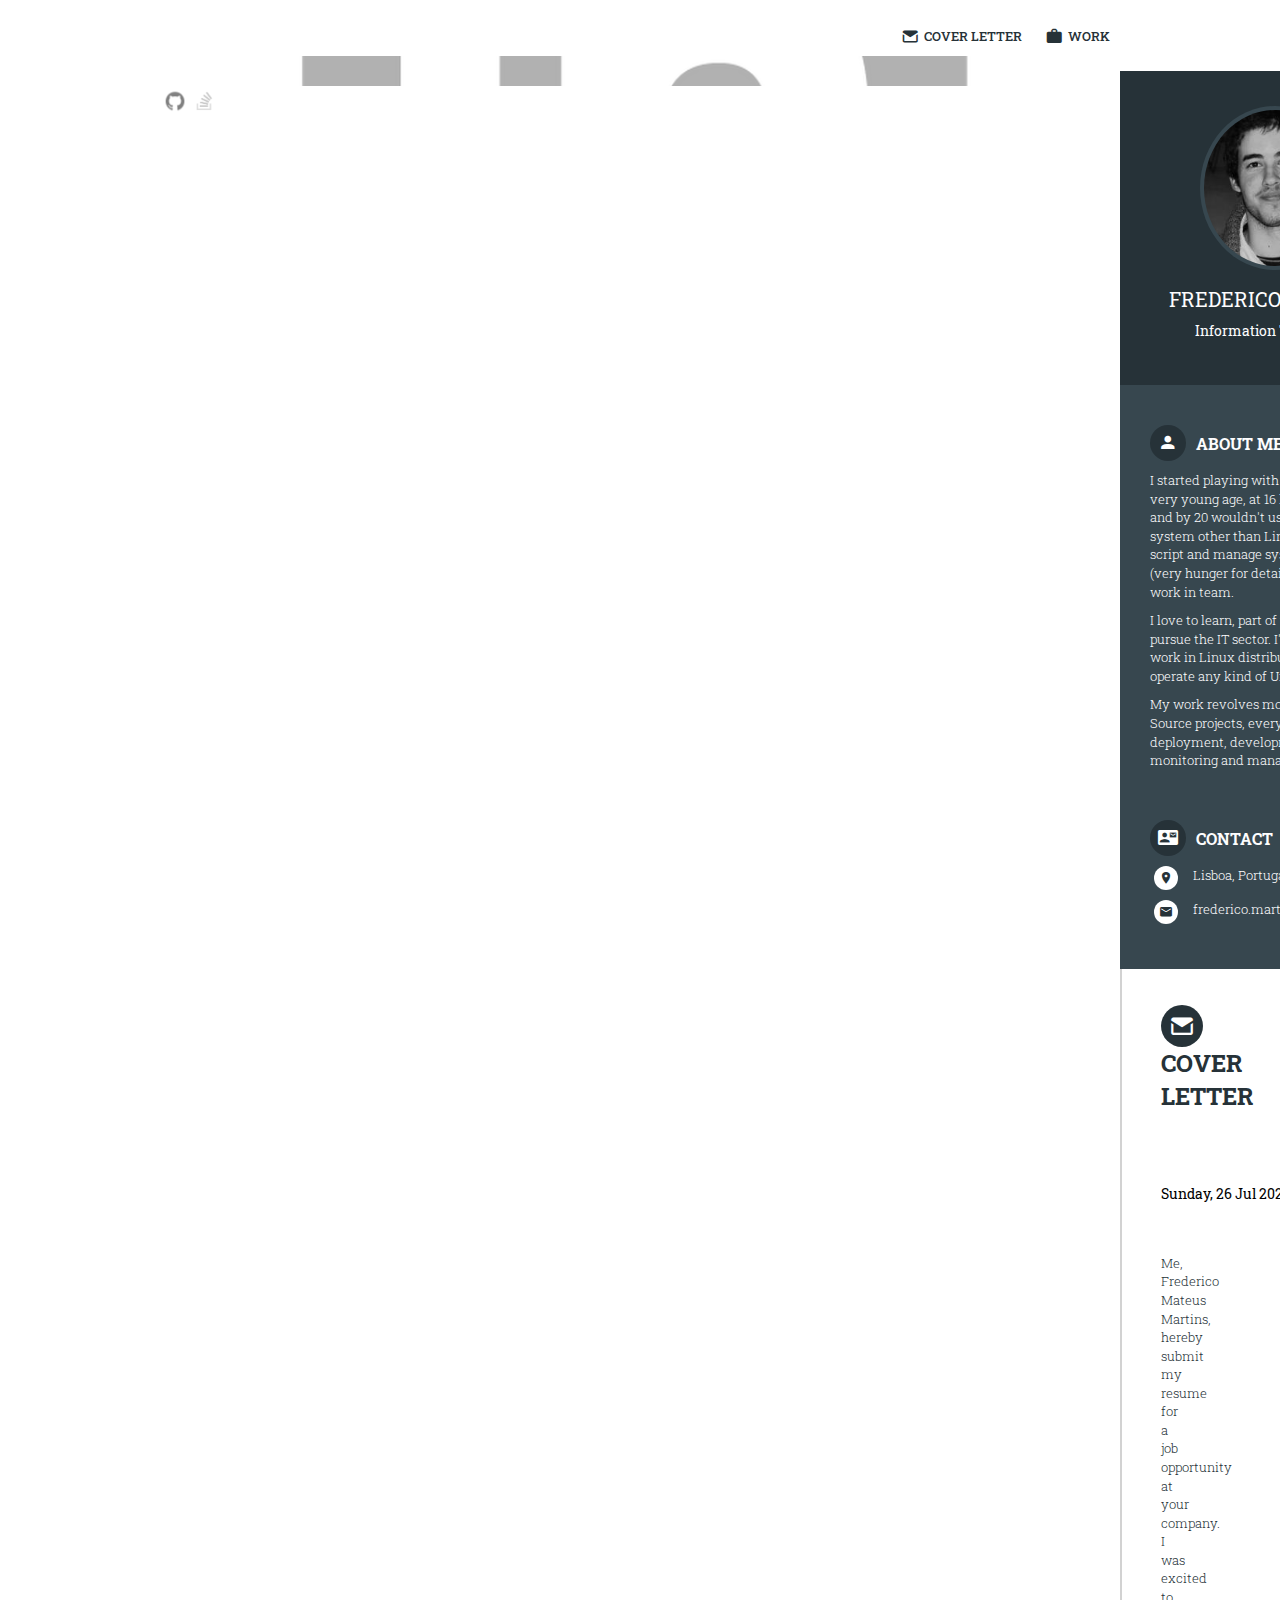
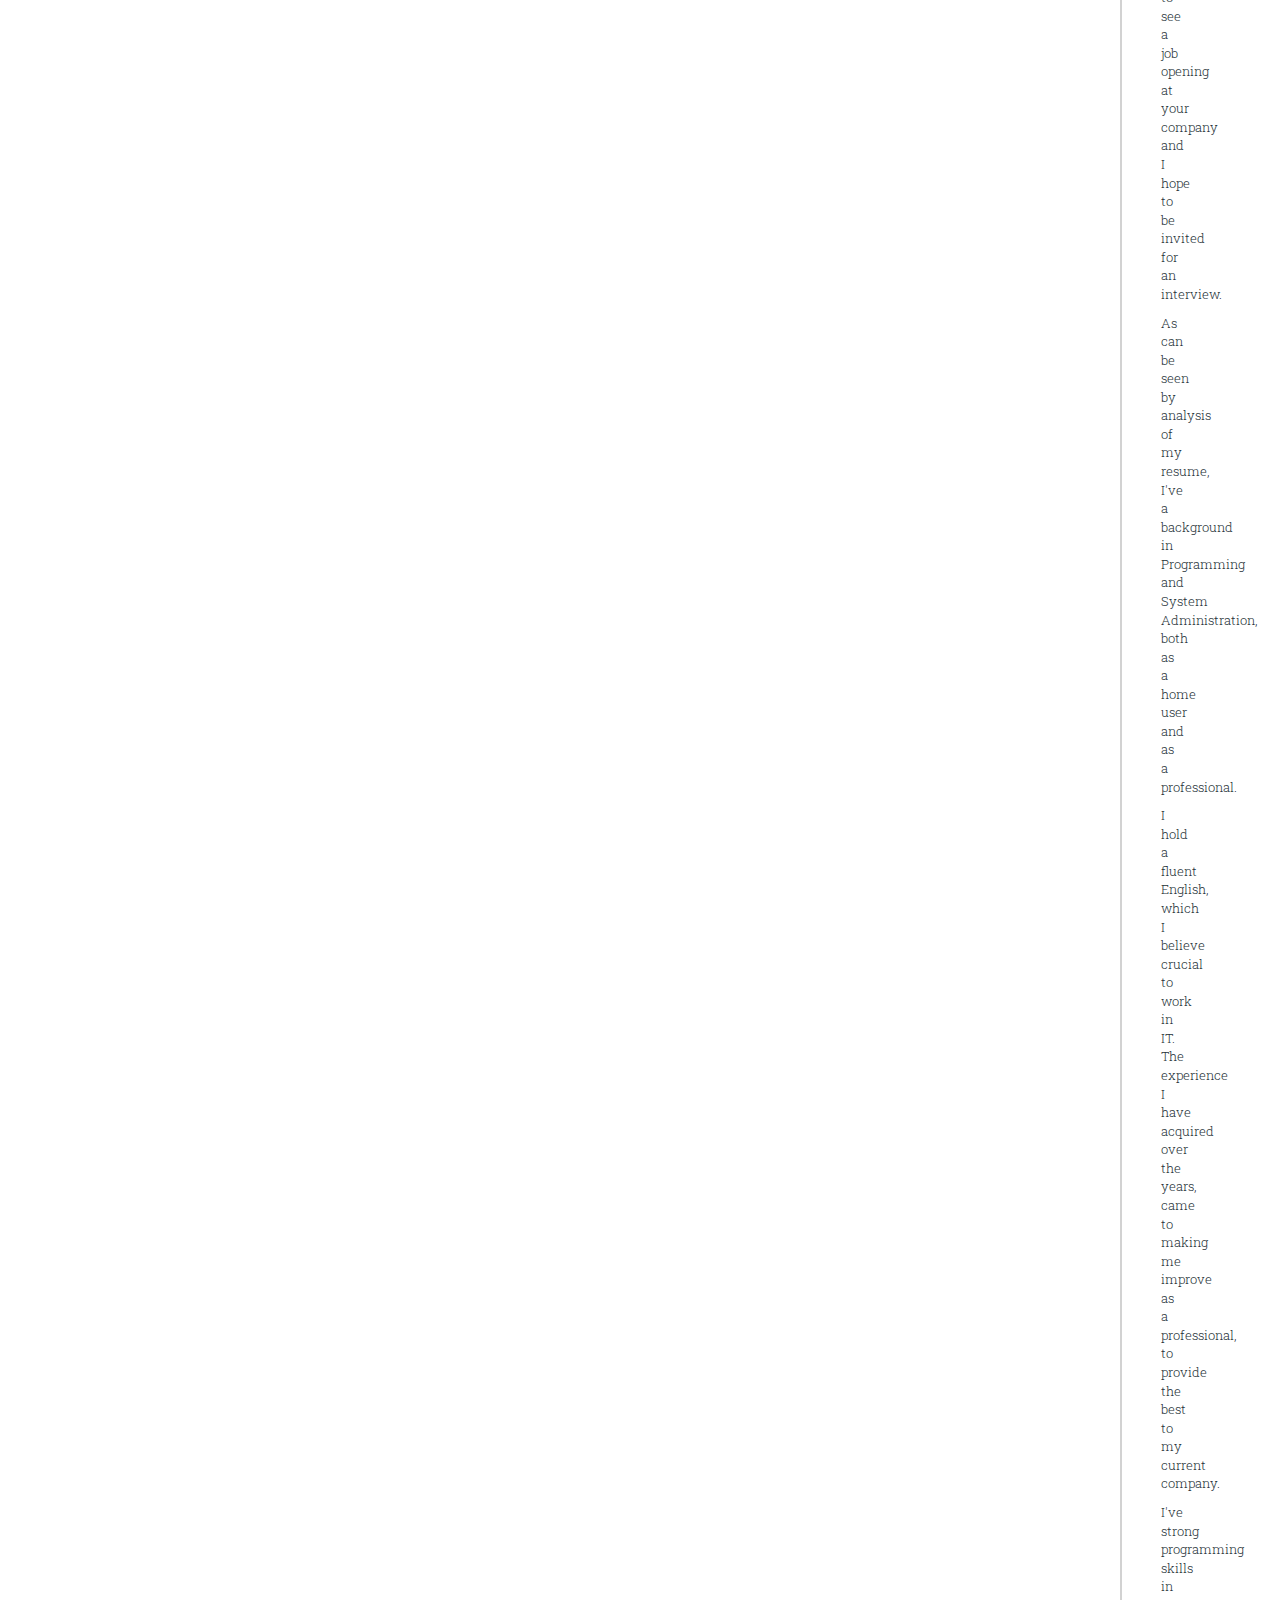
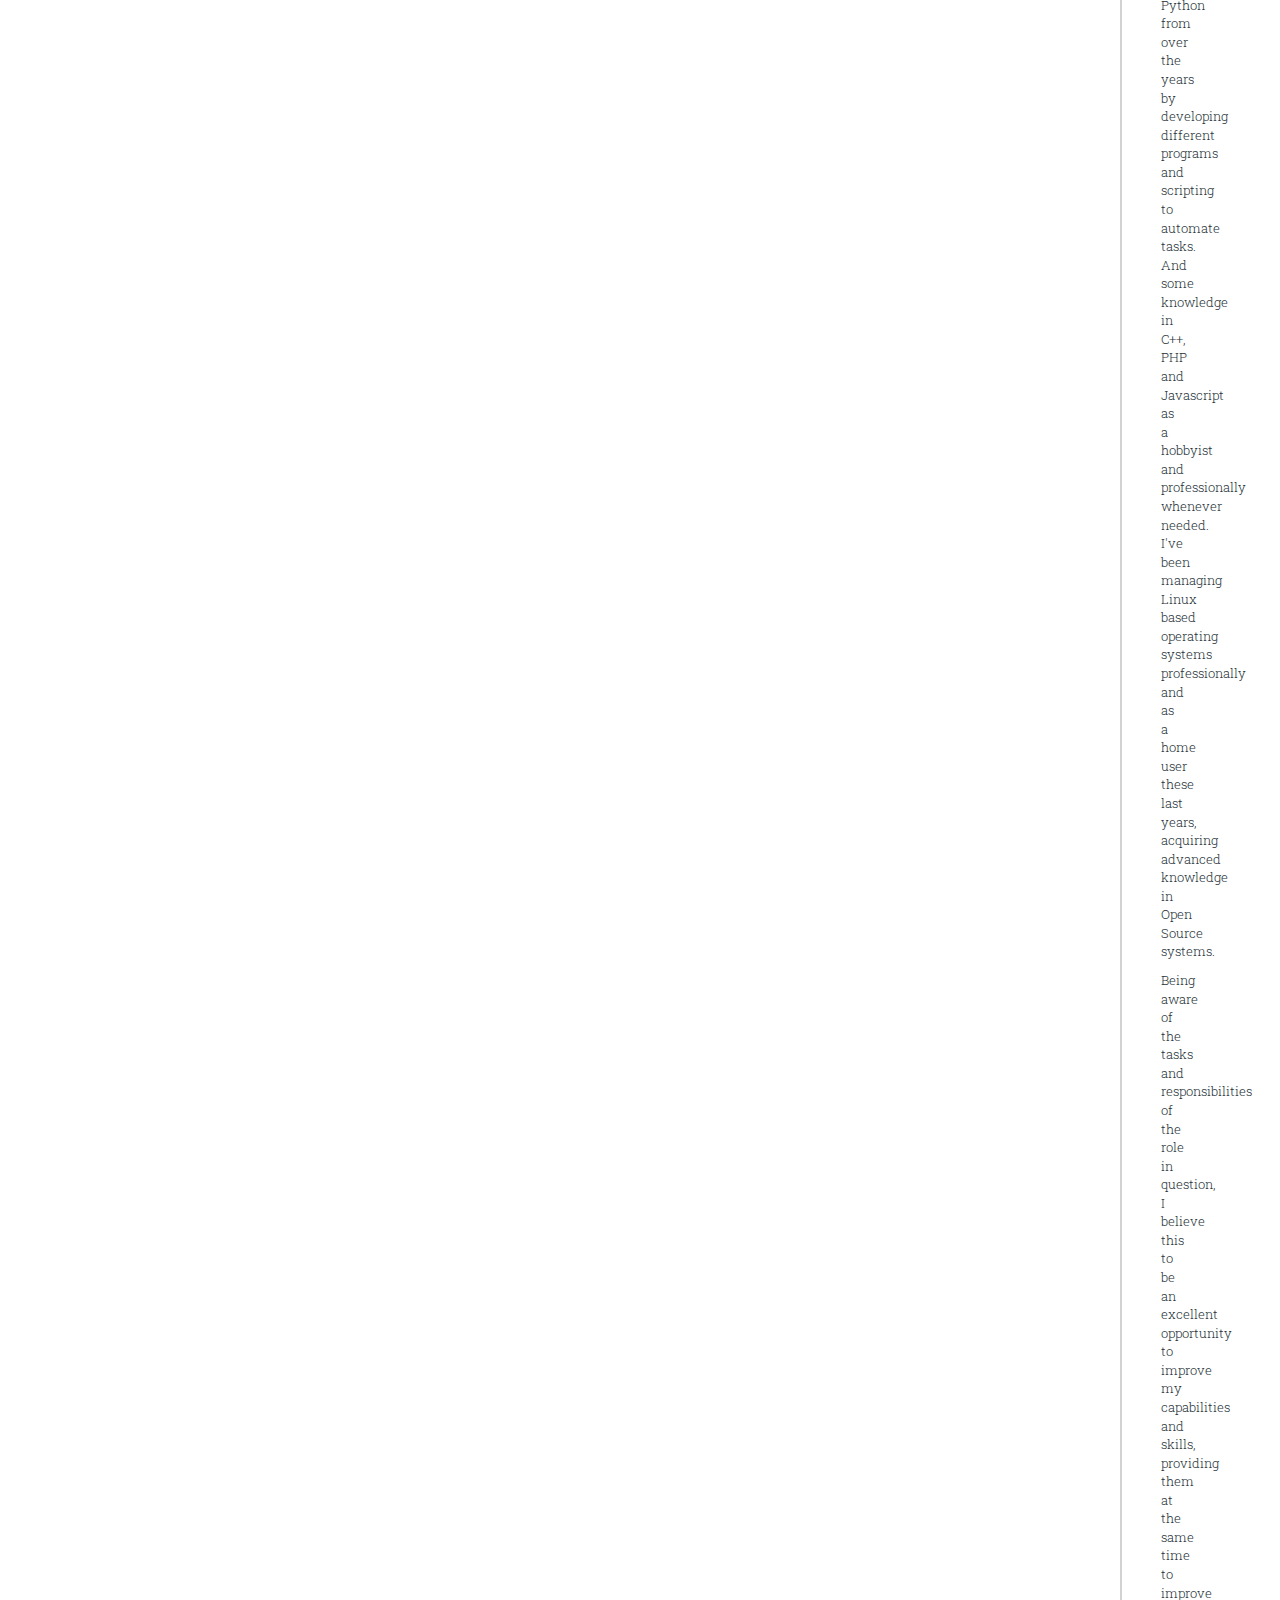
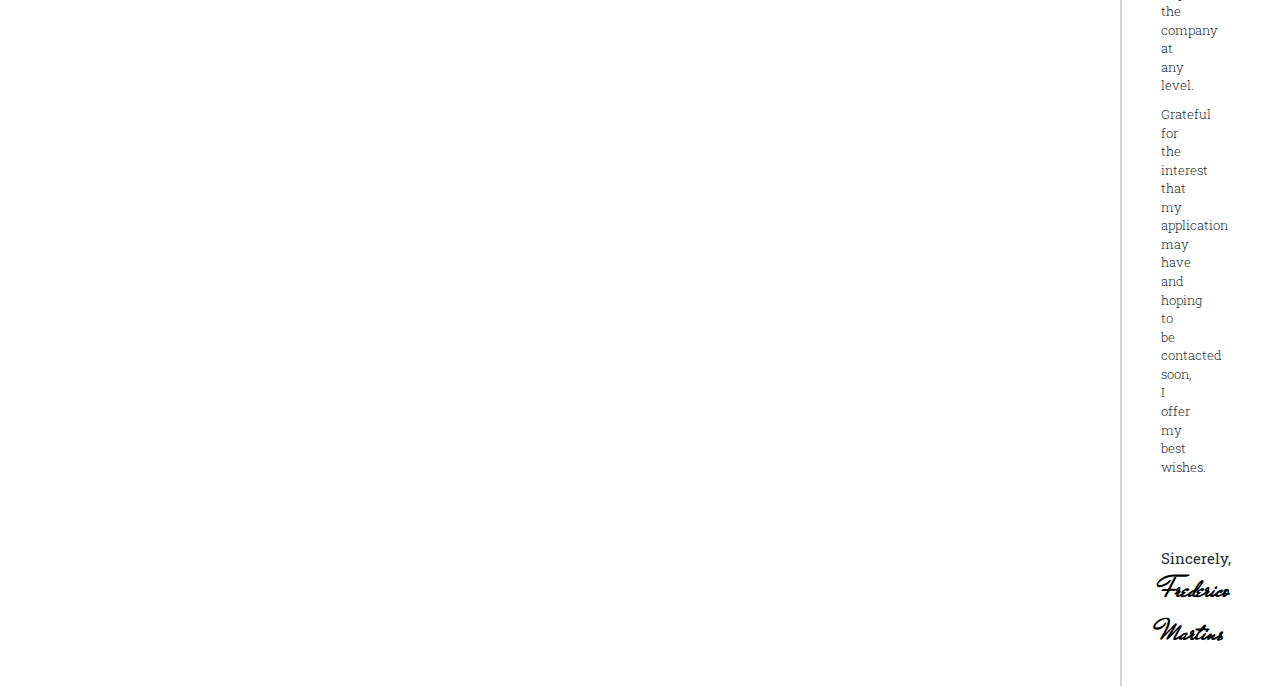
==== cover.html @ dcb1d7fb "Update and rename index.html to cover.html" ====
<!DOCTYPE html>
<html lang="en">
<head>
	<!-- Global site tag (gtag.js) - Google Analytics -->
	<script async src="https://www.googletagmanager.com/gtag/js?id=UA-122191211-1"></script>
	<script>
	  window.dataLayer = window.dataLayer || [];
	  function gtag(){dataLayer.push(arguments);}
	  gtag('js', new Date());

	  gtag('config', 'UA-122191211-1');
	</script>

	<meta http-equiv="Content-Type" content="text/html; charset=UTF-8" />
	<meta name="viewport" content="width=device-width, initial-scale=1.0">
	<meta name="description" content="">
	<meta name="author" content="frederico.martins@fmmsc.com">
	<title>Resume</title>
	
	<!-- favicon -->
    <link rel="shortcut icon" href="images/ico/favicon.png">
    <link rel="apple-touch-icon-precomposed" sizes="144x144" href="images/ico/apple-touch-icon-144-precomposed.png">
    <link rel="apple-touch-icon-precomposed" sizes="114x114" href="images/ico/apple-touch-icon-114-precomposed.png">
    <link rel="apple-touch-icon-precomposed" sizes="72x72" href="images/ico/apple-touch-icon-72-precomposed.png">
    <link rel="apple-touch-icon-precomposed" href="images/ico/apple-touch-icon-57-precomposed.png">
	
	<!-- css -->
	<link rel="stylesheet" type="text/css" href="css/bootstrap.min.css" />
	<link rel="stylesheet" type="text/css" href="css/materialdesignicons.min.css" />
	<link rel="stylesheet" type="text/css" href="css/template.css" />
	
</head>

<body>
	
	<!-- Wrapper
    ================================================== -->
	<div id="nino-cvWrap">
		<nav id="mainMenu">
			<ul>
				<li><a href="index.html"><i class="mdi mdi-email-variant nino-icon"></i>Cover Letter</a></li>
				<li><a href="homepage.html"><i class="mdi mdi-briefcase nino-icon"></i>Work</a></li>
				<a href="https://pt.linkedin.com/in/fredericommartins" target="_blank" title="LinkedIn"><img src="images/ico/li.png" alt="" align="left" style="width:100%; height:30px; object-fit:cover; object-position:50% 50%;"></a>
				<a href="https://github.com/fredericommartins" target="_blank" title="GitHub"><img src="images/ico/gh.png" alt="" height="30" width="30" align="left"></a>
				<a href="http://stackoverflow.com/users/5438974/" target="_blank" title="Stack Overflow"><img src="images/ico/so.png" alt="" height="30" width="30" align="left"></a>
			</ul>
		</nav>
		<div layout="row" class="fw">
			<div id="nino-leftSide" class="fsr">
				<div layout="row" class="fw">
					<header class="col-md-12 col-sm-6 col-xs-12">
						<img src="images/avatar.jpg" alt="" class="avatar">
						<h1 class="name">Frederico Martins</h1>
						<h3 class="regency">Information Technology</h3>
					</header>
					<section class="nino-aboutMe col-md-12 col-sm-6 col-xs-12">
						<h2 class="nino-sectionHeading">
							<i class="mdi mdi-account nino-icon"></i>About Me
						</h2>
						<div class="nino-sectionContent">
							<p>I started playing with computers at a very young age, at 16 learned to program and by 20 wouldn't use another operative system other than Linux. I'm used to script and manage systems by myself (very hunger for details), but can happily work in team.</p>
							<p>I love to learn, part of which made me pursue the IT sector. I'm mostly used to work in Linux distributions, but can operate any kind of Unix system.</p>
							<p>My work revolves mostly around Open Source projects, everything from deployment, development, debugging, monitoring and managing.</p>
						</div>
					</section>
					<section class="nino-contactInfo col-md-12 col-sm-6 col-xs-12">
						<h2 class="nino-sectionHeading">
							<i class="mdi mdi-contact-mail nino-icon"></i>Contact
						</h2>
						<ul class="nino-listWithIcon">
							<li layout="row">
								<div class="fsr">
									<i class="mdi mdi-map-marker nino-icon"></i>
								</div>
								<div class="fg">
									Lisboa, Portugal
								</div>
							</li>
							<li layout="row">
								<div class="fsr">
									<i class="mdi mdi-email nino-icon"></i>
								</div>
								<div class="fg">
									frederico.martins@fmmsc.com
								</div>
							</li>
						</ul>
					</section>
				</div>
			</div>
			<div id="nino-rightSide" class="fg">
				<main id="nino-mainContent">
					<section>
						<h2 class="nino-sectionHeading">
							<i class="mdi mdi-email-variant nino-icon"></i>Cover letter
						</h2>
						<div class="nino-sectionContent">
							<article id="nino-coverLetter">
								<div layout="row" class="nino-coverLetterHeader">
									<div class="fg">
										<br><br><br>
									</div>
									<div class="fsr date"><br><br>
										<script language="javascript" type="text/javascript">
										    var weekdays = new Array("Sunday", "Monday", "Tuesday", "Wednesday", "Thursday", "Friday", "Saturday");
										    var months = new Array("Jan", "Fev", "Mar", "Apr", "May", "Jun", "Jul", "Aug", "Sep", "Oct", "Nov", "Dec")
										    var currentdate = new Date();
										    var weeknumber = currentdate.getDay();
										    var day = currentdate.getDate();
										    var month = currentdate.getMonth();
										    var year = currentdate.getFullYear();
										    document.write(weekdays[weeknumber], ", ", day, " ", months[month], " ", year);
										</script><br><br>
									</div>
								</div>
								<div class="nino-coverLetterContent">
									<p>Me, Frederico Mateus Martins, hereby submit my resume for a job opportunity at your company. I was excited to see a job opening at your company and I hope to be invited for an interview.</p>
									<p>As can be seen by analysis of my resume, I've a background in Programming and System Administration, both as a home user and as a professional.</p>
									<p>I hold a fluent English, which I believe crucial to work in IT. The experience I have acquired over the years, came to making me improve as a professional, to provide the best to my current company.</p>
									<p>I've strong programming skills in Python from over the years by developing different programs and scripting to automate tasks. And some knowledge in C++, PHP and Javascript as a hobbyist and professionally whenever needed. I've been managing Linux based operating systems professionally and as a home user these last years, acquiring advanced knowledge in Open Source systems.</p>
									<p>Being aware of the tasks and responsibilities of the role in question, I believe this to be an excellent opportunity to improve my capabilities and skills, providing them at the same time to improve the company at any level.</p>
									<p>Grateful for the interest that my application may have and hoping to be contacted soon, I offer my best wishes.</p>
								</div>
								<div class="nino-coverLetterFooter"><br>
									<div>Sincerely,</div>
									<div class="nino-sign">Frederico Martins</div>
								</div>
							</article>
						</div>
					</section>
				</main>
			</div>
		</div>
	</div>

    <!-- Scroll to top
    ================================================== -->
	<a href="#" id="nino-scrollToTop">Go to Top</a>
	
	<!-- javascript -->
	<script type="text/javascript" src="js/jquery.min.js"></script>
	<script type="text/javascript" src="js/bootstrap.min.js"></script>
	<script type="text/javascript" src="js/template.js"></script>

	<!-- Le HTML5 shim, for IE6-8 support of HTML5 elements -->
	<!--[if lt IE 9]>
	  <script src="http://html5shim.googlecode.com/svn/trunk/html5.js"></script>
	<![endif]-->
	<!-- css3-mediaqueries.js for IE less than 9 -->
	<!--[if lt IE 9]>
	    <script src="http://css3-mediaqueries-js.googlecode.com/svn/trunk/css3-mediaqueries.js"></script>
	<![endif]-->
		
</body>
</html>
---- css/template.css ----
/* ============================== DEFAULT HTML ============================== */
@import 'https://fonts.googleapis.com/css?family=Roboto+Slab:300,400,700';
@import 'https://fonts.googleapis.com/css?family=Mr+De+Haviland';
html, body {
	margin: 0;
	padding: 0;
}
body {
	color: #263238;
	font-size: 13px;
	font-weight: 300;
	position: relative;
	font-family: 'Roboto Slab', serif;
}
article,aside,details,figcaption,figure,footer,header,hgroup,menu,nav,section,main { 
    display: block;
}
hr {
	border-left: none;
	border-right: none;
    border-top: 1px solid #E5E5E5;
    color: #F4F4F4;
    margin: 20px 0;
    padding: 0;
}
/* =============== DEFAULT HTML - LINK STYLES =============== */
a {
	text-decoration: none;
	outline: none;
	color: #263238;
	-webkit-transition: all .3s ease-in-out;
	   -moz-transition: all .3s ease-in-out;
		 -o-transition: all .3s ease-in-out;
		-ms-transition: all .3s ease-in-out;
			transition: all .3s ease-in-out;
}
a:hover {
	color: #666;
	text-decoration: none;
}
a:active {
	text-decoration: none;
}
a:focus {
	outline: none;
}
a img {
	border: none;
}
a[class*="glyphicon-"] {
	text-decoration: none;
}
/* =============== DEFAULT HTML - HEADING STYLES =============== */
h1, h2, h3, h4, h5, h6 {
	margin: 5px 0 10px;
	text-transform: uppercase;
	font-weight: 400;
	line-height: 1.4;
}
/* =============== DEFAULT HTML - LIST STYLES =============== */
ul, ul li,
ol, ol li,
p, form, input {
	margin: 0;
	padding: 0;
}
p {
	margin-bottom: 10px;
}
ul, ul li {
	list-style: none;
}
/* =============== DEFAULT HTML - IMAGES STYLES =============== */
img {
	border: none;
	max-width: 100%;
}
img.image-left {
	float: left;
	margin-right: 5px;
}
img.img-full-width {
	width: 100%;
}
/* =============== PREDEFINED CONTENT ALIGN =============== */
.margin-left {
	margin-left: 1em !important;
	margin-right: 0;
}
.margin-right {
	margin-left: 0;
	margin-right: 1em !important;
}
/* ============================== LAYOUT ============================== */
/* =============== LAYOUT - GENERAL LAYOUT =============== */
[layout="row"] {
	display: -webkit-flex;
	display: -moz-flex;
	display: -ms-flexbox;
	display: flex;
}
.fsr {
	-webkit-flex-shrink: 0;
	flex-shrink: 0;
}
.fg {
	-webkit-flex-grow: 1;
	flex-grow: 1;
}
.fw {
	flex-wrap: wrap;
}
.verticalCenter {
	-ms-flex-align: center;
	-webkit-align-items: center;
	-webkit-box-align: center;
	align-items: center;
}
/* =============== NAVIGATION =============== */
#mainMenu {
	margin: 15px 0;
}
#mainMenu ul {
	text-align: right;
}
#mainMenu ul li {
	display: inline-block;
}
#mainMenu ul li a {
	display: block;
	padding: 10px;
	text-transform: uppercase;
	font-weight: 500;
}
#mainMenu ul li .nino-icon {
	font-size: 18px;
	position: relative;
	top: 2px;
	margin-right: 5px;
}
/* =============== LAYOUT - HEADER AREA =============== */
header {
	text-align: center;
	padding: 35px 20px;
	margin-bottom: 35px;
	background: #263238;
}
header .avatar {
	width: 150px;
	border-radius: 50%;
	background: #37474f;
	padding: 4px;
	margin-bottom: 10px;
}
header .name {
	font-size: 20px;
	margin-bottom: 8px;
}
header .regency {
	font-size: 14px;
	text-transform: capitalize;
}
/* =============== LAYOUT - CONTENT AREA =============== */
#nino-cvWrap {
	max-width: 960px;
	margin: 0 auto;
	background: #fff;
}
#nino-leftSide {
	width: 310px;
	background: #37474f;
	color: #fdfdfe;
}
#nino-rightSide {
	border: 1px solid #d2d2d2;
	width: calc(100% - 310px);
}
main {
	padding: 30px 40px;
}
section {
	margin-bottom: 50px;
}
section:last-child {
	margin-bottom: 0;
}
section .nino-sectionHeading {
	font-size: 16px;
	font-weight: 700;
}
section .nino-sectionHeading .nino-icon {
	background: #263238;
	padding: 8px;
	border-radius: 50%;
	margin-right: 10px;
	font-size: 20px;
	color: #fff;
}
section .nino-sectionContent > .inner {
	margin-left: 55px;
}
#nino-mainContent section .nino-sectionHeading {
	font-size: 24px;
}
#nino-mainContent section .nino-sectionHeading .nino-icon {
	font-size: 26px;
}
article {
	margin: 30px 0;
}
article:last-child {
	margin-bottom: 0;
}
article .nino-articleThumb {
	margin-bottom: 15px;
	text-align: center;
}
article .nino-articleTitle {
	font-size: 20px;
	margin: 0 0 5px;
}
article .nino-articleMeta {
	color: #90a4ae;
	margin-bottom: 10px;
	font-weight: 400;
}
article .nino-articleMeta span {
	display: inline-block;
	margin-right: 10px;
}
article .nino-articleMeta .nino-icon {
	font-size: 17px;
	margin-right: 5px;
	position: relative;
	top: 2px;
}
/* =============== LEFT SIDE =============== */
#nino-leftSide a {
	color: #6dffec;
}
#nino-leftSide .nino-listWithIcon > li {
	margin-bottom: 10px;
}
#nino-leftSide .nino-listWithIcon .nino-icon {
	background: #fff;
	color: #263238;
	padding: 5px;
	border-radius: 50%;
	margin: 0 15px 0 4px;
	font-size: 14px;
}
#nino-leftSide section {
	margin-bottom: 35px;
	padding: 0 30px;
}
#nino-leftSide .nino-mySkill .progress {
	margin: 0;
	height: 8px;
}
#nino-leftSide .nino-mySkill .progress-bar {
	background-color: #263238;
}
/* =============== MAIN PAGE =============== */
#nino-mainContent .nino-languages {
	text-align: center;
	margin-top: 30px;
}
#nino-mainContent .nino-languages .languageName {
	margin: 15px 0 5px;
}
#nino-mainContent .nino-languages .stars {
	margin-bottom: 20px;
}
#nino-mainContent .nino-languages .stars .nino-icon {
	font-size: 20px;
}
/* =============== PORTFOLIO PAGE =============== */
#nino-portfolio article {
	margin-bottom: 0;
}
#nino-portfolio .nino-articleTitle {
	font-weight: 400;
	text-transform: none;
	font-size: 18px;
	margin-bottom: 5px;
}
/* =============== COVER LETTER PAGE =============== */
#nino-coverLetter .nino-coverLetterHeader {
	margin: 30px 0;
	font-size: 14px;
}
#nino-coverLetter .nino-coverLetterHeader .date {
	color: #000000;
	font-weight: 400;
}
#nino-coverLetter .nino-coverLetterContent {
	margin-bottom: 50px;
}
#nino-coverLetter .nino-coverLetterFooter {
	font-weight: 400;
	font-size: 15px;
}

#nino-coverLetter .nino-coverLetterFooter .nino-sign {
	color: #000000;
	font-size: 30px;
	font-weight: 700;
	font-family: 'Mr De Haviland', cursive;
}
/* =============== GO TO TOP =============== */
#nino-scrollToTop {
	width: 50px; 
	height: 50px;
	text-align: center;
	text-decoration: none;
	position: fixed;
	bottom: 10px;
	right: 10px;
	text-indent: -99999em;
	display: none;
	cursor: pointer;
	z-index: 2;
	background: #37474f  url(../images/go-to-top.png) center center no-repeat;
}
#nino-scrollToTop:hover {
	text-decoration: none;
	background-color: #333;
}
/* ============================================================ RESPONSIVE ============================================================ */
@media (max-width: 1200px) {
	
}
@media (max-width: 991px) {

	/* =============== LAYOUT =============== */
	#nino-leftSide,
	#nino-rightSide {
		width: 100%;
	}
	/* =============== LEFT SIDE =============== */
	header,
	#nino-leftSide section {
		margin: 0;
		border: 1px solid rgba(255, 255, 255, 0.25);
		border-width: 0 1px 1px 0;
	}
	#nino-leftSide section {
		padding: 35px 30px;
	}
}
@media (max-width: 767px) {
	
	/* =============== LAYOUT =============== */
	main {
	    padding: 30px 20px;
	}
	/* =============== LEFT SIDE =============== */
	header,
	#nino-leftSide section {
		margin-bottom: 35px;
		border: none;
	}
	#nino-leftSide section {
	    padding: 0 30px;
	}
	#nino-leftSide .nino-mySkill {
		border: none;
	}
}
@media (max-width: 640px) {
	
}
@media (max-width: 480px) {
	
}


.item-select-table.tag-table .post-tag {
    max-width:110px;
    white-space:nowrap;
    overflow:hidden;
    text-overflow:ellipsis;
    margin-right:4px
}
.post-tag,.moderator-tag,.required-tag,.disliked-tag,.favorite-tag,.company-tag,.geo-tag,.geo-tag,.container .chosen-choices .search-choice,.container .chosen-container-multi .chosen-choices li.search-choice {
    position:relative;
    display:inline-block;
    padding:.4em .5em;
    margin:2px 2px 2px 0;
    font-size:11px;
    line-height:1;
    white-space:nowrap;
    text-decoration:none;
    text-align:center;
    border-width:1px;
    border-style:solid;
    border-radius:0;
    transition:all .15s ease-in-out
}
.post-tag,.geo-tag,.container .chosen-choices .search-choice,.container .chosen-container-multi .chosen-choices li.search-choice {
    color:#39739d;
    background-color:#E1ECF4;
    border-color:transparent
}
.post-tag:hover {
    color:#33658a;
    background-color:#cee0ed;
    border-color:rgba(0,0,0,0)
}

#navlist
{
    display: table;
}

#navlist li
{
    display: table-cell;
    padding-right: 10px;
    white-space: nowrap;
}

#navlist li:last-child
{
    padding-right: 0;
}

#navlist li.span-full
{
    width: 100%;
}

a img {
    opacity: 0.5;
    filter: alpha(opacity=50); /* For IE8 and earlier */
    position: relative;
	transform: translateY(15%);
	filter: grayscale(100%);
	-webkit-backface-visibility: hidden;
	-webkit-transform: translateZ(0) scale(1.0, 1.0);
}

a img:hover {
    opacity: 1.0;
    filter: alpha(opacity=100); /* For IE8 and earlier */
    filter: grayscale(0%);
    -webkit-backface-visibility: hidden;
	-webkit-transform: translateZ(0) scale(1.0, 1.0);
}
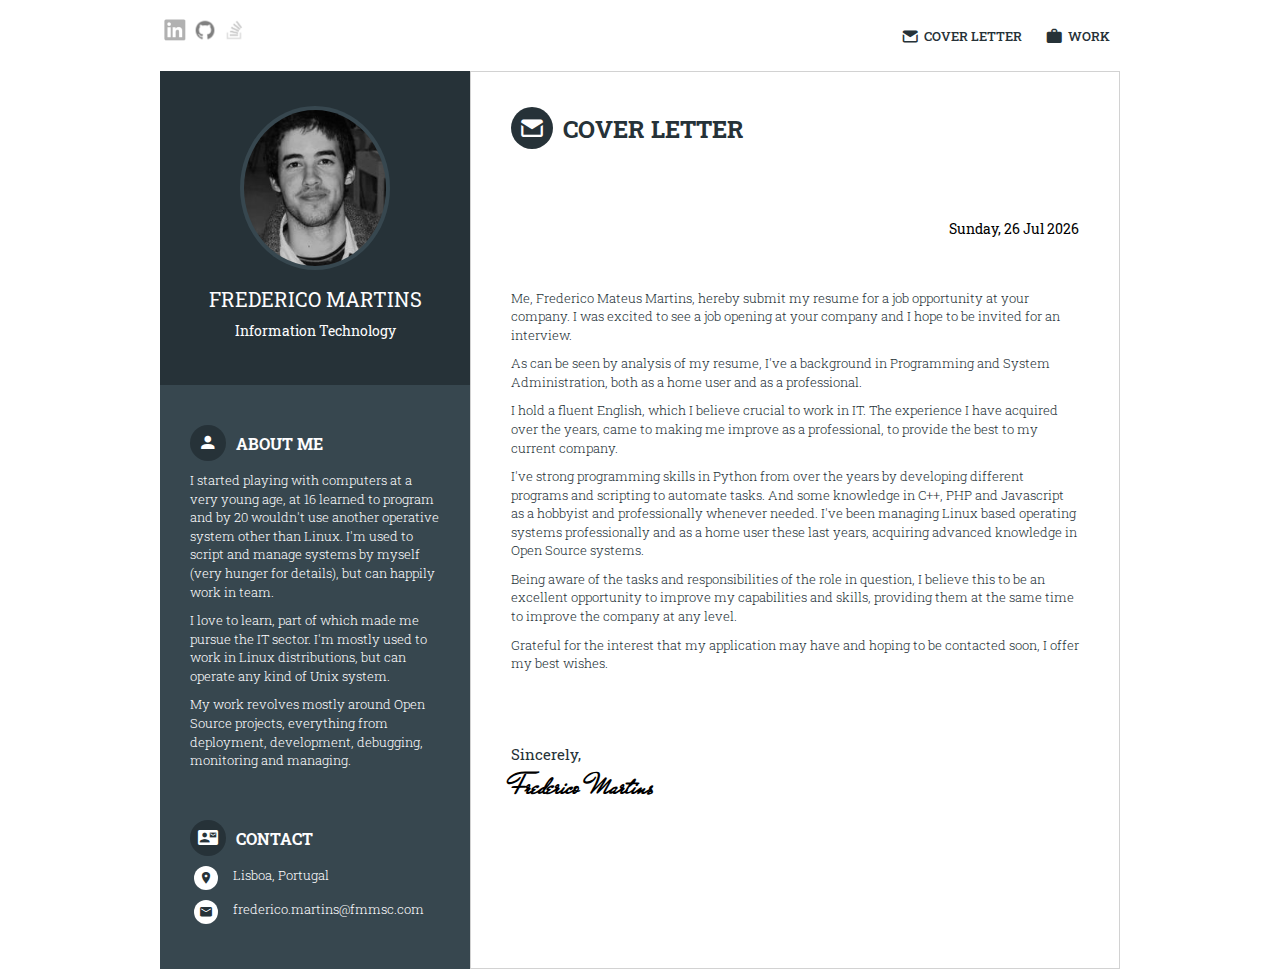
==== commit f66d966d: "Update cover.html" ====
--- a/cover.html
+++ b/cover.html
@@ -40,7 +40,7 @@
 			<ul>
 				<li><a href="index.html"><i class="mdi mdi-email-variant nino-icon"></i>Cover Letter</a></li>
 				<li><a href="homepage.html"><i class="mdi mdi-briefcase nino-icon"></i>Work</a></li>
-				<a href="https://pt.linkedin.com/in/fredericommartins" target="_blank" title="LinkedIn"><img src="images/ico/li.png" alt="" align="left" style="width:100%; height:30px; object-fit:cover; object-position:50% 50%;"></a>
+				<a href="https://pt.linkedin.com/in/fredericommartins" target="_blank" title="LinkedIn"><img src="images/ico/li.png" alt="" align="left" style="width:30px; height:30px; object-fit:cover; object-position:50% 50%;"></a>
 				<a href="https://github.com/fredericommartins" target="_blank" title="GitHub"><img src="images/ico/gh.png" alt="" height="30" width="30" align="left"></a>
 				<a href="http://stackoverflow.com/users/5438974/" target="_blank" title="Stack Overflow"><img src="images/ico/so.png" alt="" height="30" width="30" align="left"></a>
 			</ul>
